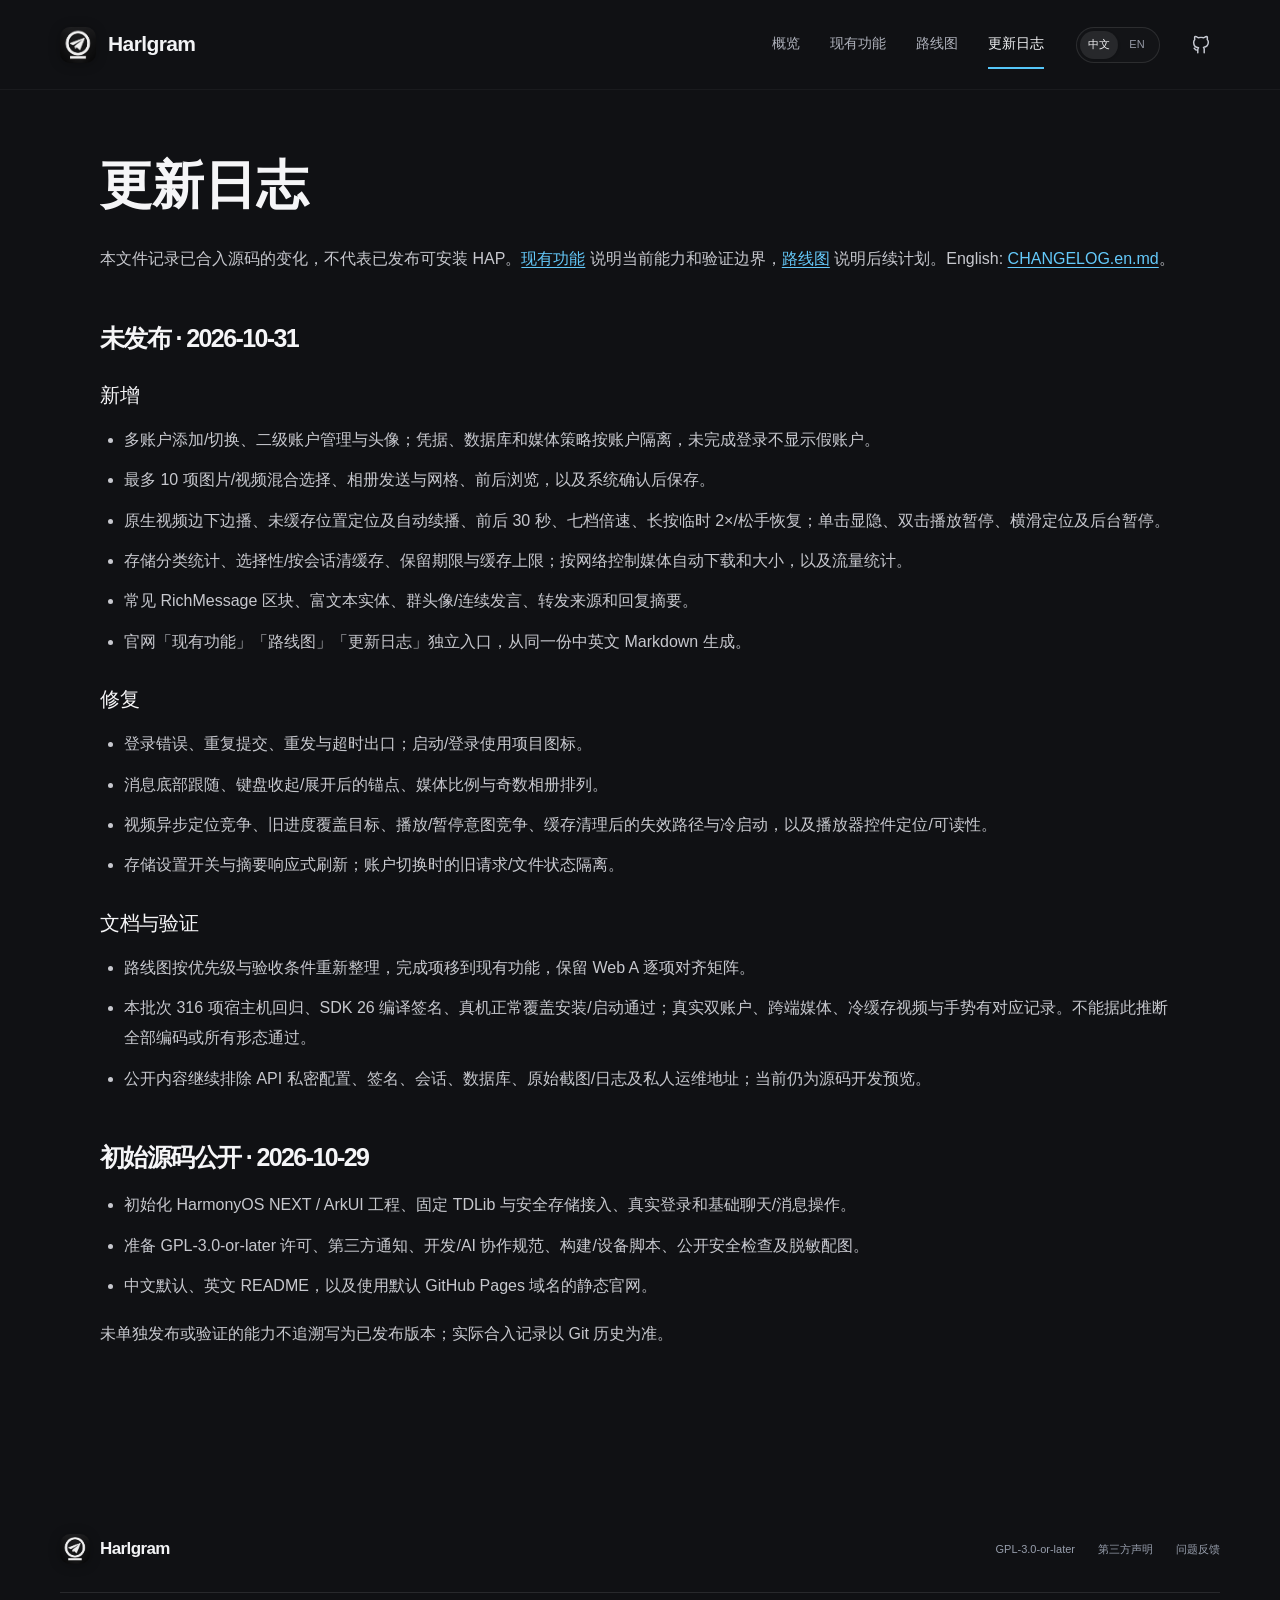
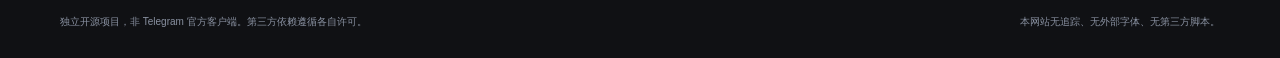
==== website/changelog.html @ 17139e13 "feat: add multi-account media and storage with bilingual progress pages" ====
<!doctype html>
<html lang="zh-CN">
<head>
  <meta charset="utf-8">
  <meta name="viewport" content="width=device-width, initial-scale=1">
  <meta name="theme-color" content="#101114">
  <meta name="description" content="Harlgram 更新日志：实现范围、验证与后续计划。">
  <meta property="og:type" content="website">
  <meta property="og:title" content="更新日志 | Harlgram">
  <meta property="og:description" content="Harlgram 更新日志：实现范围、验证与后续计划。">
  <meta property="og:url" content="https://garychangcn.github.io/harlgram/changelog.html">
  <meta property="og:image" content="https://garychangcn.github.io/harlgram/assets/icon.png">
  <title>更新日志 | Harlgram</title>
  <link rel="canonical" href="https://garychangcn.github.io/harlgram/changelog.html">
  <link rel="sitemap" type="application/xml" href="https://garychangcn.github.io/harlgram/sitemap.xml">
  <link rel="icon" href="assets/icon.png" type="image/png">
  <link rel="stylesheet" href="styles.css">
  <script src="app.js" defer></script>
</head>
<body data-page="changelog">
  <a class="skip-link" href="#main" data-i18n="skip">跳至内容</a>
  <svg class="icon-library" xmlns="http://www.w3.org/2000/svg" aria-hidden="true">
    <symbol id="arrow" viewBox="0 0 24 24"><path d="M5 12h14M13 6l6 6-6 6"/></symbol>
    <symbol id="external" viewBox="0 0 24 24"><path d="M7 17 17 7M7 7h10v10"/></symbol>
    <symbol id="github" viewBox="0 0 24 24"><path d="M8.5 20.5v-3c-3 .6-3-1.5-4-2m11 5v-3.8c0-1-.3-1.7-.8-2.1 2.6-.3 5.3-1.2 5.3-5.8A4.5 4.5 0 0 0 18.8 6c.1-.4.5-1.9-.1-3.2 0 0-1.1-.4-3.6 1.3a12 12 0 0 0-6.2 0C6.4 2.4 5.3 2.8 5.3 2.8 4.7 4.1 5.1 5.6 5.2 6A4.5 4.5 0 0 0 4 9.3c0 4.6 2.7 5.5 5.3 5.8-.5.4-.8 1.1-.8 2.1"/></symbol>
    <symbol id="chat" viewBox="0 0 24 24"><path d="M20 11.5a8 8 0 0 1-8 8H5l-3 2v-10a9 9 0 0 1 18 0Z"/><path d="M7 10h8M7 14h5"/></symbol>
    <symbol id="key" viewBox="0 0 24 24"><circle cx="8" cy="9" r="5"/><path d="m12 13 8 8m-3-3 3-3m-6 0 3-3"/></symbol>
    <symbol id="edit" viewBox="0 0 24 24"><path d="m14 5 5 5M4 20l5-1 12-12a2 2 0 0 0-5-5L4 14v6ZM14 20h7"/></symbol>
    <symbol id="photo" viewBox="0 0 24 24"><rect x="3" y="3" width="18" height="18" rx="4"/><circle cx="8" cy="8" r="1.5"/><path d="m3 17 6-6 5 5 3-3 4 4"/></symbol>
    <symbol id="draft" viewBox="0 0 24 24"><path d="M14 3H6a2 2 0 0 0-2 2v14a2 2 0 0 0 2 2h12a2 2 0 0 0 2-2V9l-6-6Z"/><path d="M14 3v6h6M8 13h8M8 17h5"/></symbol>
    <symbol id="layers" viewBox="0 0 24 24"><path d="m12 3 10 5-10 5L2 8l10-5Zm-10 9 10 5 10-5M2 16l10 5 10-5"/></symbol>
    <symbol id="check" viewBox="0 0 24 24"><path d="m5 12 4 4L19 6"/></symbol>
    <symbol id="copy" viewBox="0 0 24 24"><rect x="8" y="8" width="12" height="13" rx="2"/><path d="M15 8V5a2 2 0 0 0-2-2H5a2 2 0 0 0-2 2v8a2 2 0 0 0 2 2h3"/></symbol>
  </svg>

  <header class="site-header">
    <div class="container header-inner">
      <a class="brand" href="index.html" aria-label="Harlgram"><img src="assets/icon.png" width="36" height="36" alt=""><span>Harlgram</span></a>
      <nav class="main-nav" aria-label="项目导航" data-i18n-aria="navigation">
        <a href="index.html" data-i18n="nav.home">概览</a>
        <a href="features.html" data-i18n="nav.features">现有功能</a>
        <a href="roadmap.html" data-i18n="nav.roadmap">路线图</a>
        <a href="changelog.html" aria-current="page" data-i18n="nav.changelog">更新日志</a>
      </nav>
      <div class="header-actions">
        <div class="language-switch" role="group" aria-label="语言 / Language">
          <button type="button" data-language="zh" aria-pressed="true">中文</button>
          <button type="button" data-language="en" aria-pressed="false" lang="en">EN</button>
        </div>
        <a class="github-icon" href="https://github.com/GaryChangCN/harlgram" aria-label="GitHub"><svg><use href="#github"/></svg></a>
      </div>
    </div>
  </header>

  <main id="main" class="doc-layout container">
<article class="doc-content" data-doc-language="zh" lang="zh-CN">
<h1>更新日志</h1>
<p>本文件记录已合入源码的变化，不代表已发布可安装 HAP。<a href="features.html">现有功能</a> 说明当前能力和验证边界，<a href="roadmap.html">路线图</a> 说明后续计划。English: <a href="changelog.html">CHANGELOG.en.md</a>。</p>
<h2>未发布 · 2026-10-31</h2>
<h3>新增</h3>
<ul>
<li>多账户添加/切换、二级账户管理与头像；凭据、数据库和媒体策略按账户隔离，未完成登录不显示假账户。</li>
<li>最多 10 项图片/视频混合选择、相册发送与网格、前后浏览，以及系统确认后保存。</li>
<li>原生视频边下边播、未缓存位置定位及自动续播、前后 30 秒、七档倍速、长按临时 2×/松手恢复；单击显隐、双击播放暂停、横滑定位及后台暂停。</li>
<li>存储分类统计、选择性/按会话清缓存、保留期限与缓存上限；按网络控制媒体自动下载和大小，以及流量统计。</li>
<li>常见 RichMessage 区块、富文本实体、群头像/连续发言、转发来源和回复摘要。</li>
<li>官网「现有功能」「路线图」「更新日志」独立入口，从同一份中英文 Markdown 生成。</li>
</ul>
<h3>修复</h3>
<ul>
<li>登录错误、重复提交、重发与超时出口；启动/登录使用项目图标。</li>
<li>消息底部跟随、键盘收起/展开后的锚点、媒体比例与奇数相册排列。</li>
<li>视频异步定位竞争、旧进度覆盖目标、播放/暂停意图竞争、缓存清理后的失效路径与冷启动，以及播放器控件定位/可读性。</li>
<li>存储设置开关与摘要响应式刷新；账户切换时的旧请求/文件状态隔离。</li>
</ul>
<h3>文档与验证</h3>
<ul>
<li>路线图按优先级与验收条件重新整理，完成项移到现有功能，保留 Web A 逐项对齐矩阵。</li>
<li>本批次 316 项宿主机回归、SDK 26 编译签名、真机正常覆盖安装/启动通过；真实双账户、跨端媒体、冷缓存视频与手势有对应记录。不能据此推断全部编码或所有形态通过。</li>
<li>公开内容继续排除 API 私密配置、签名、会话、数据库、原始截图/日志及私人运维地址；当前仍为源码开发预览。</li>
</ul>
<h2>初始源码公开 · 2026-10-29</h2>
<ul>
<li>初始化 HarmonyOS NEXT / ArkUI 工程、固定 TDLib 与安全存储接入、真实登录和基础聊天/消息操作。</li>
<li>准备 GPL-3.0-or-later 许可、第三方通知、开发/AI 协作规范、构建/设备脚本、公开安全检查及脱敏配图。</li>
<li>中文默认、英文 README，以及使用默认 GitHub Pages 域名的静态官网。</li>
</ul>
<p>未单独发布或验证的能力不追溯写为已发布版本；实际合入记录以 Git 历史为准。</p>
</article>
<article class="doc-content" data-doc-language="en" lang="en" hidden>
<h1>Changelog</h1>
<p>This records source changes, not an installable HAP release. See <a href="features.html">features</a> for current scope and evidence, and the <a href="roadmap.html">roadmap</a> for plans. <a href="changelog.html">中文</a>.</p>
<h2>Unreleased · 2026-10-31</h2>
<h3>Added</h3>
<ul>
<li>Multiple accounts, nested account manager and avatars; isolated credentials/database/media policy; unfinished logins stay out of the account list.</li>
<li>Up to 10 mixed photos/videos, album sending/grids, browsing and confirmed system export.</li>
<li>Progressive native video, uncached seeking/automatic resume, ±30 seconds, seven speeds and temporary 2× hold with restoration; tap/double-tap/swipe controls and background pause.</li>
<li>Category/per-chat cache management, retention/caps, network-specific media limits and traffic statistics.</li>
<li>Common RichMessage blocks, text entities, group avatars/grouping, forwarding and reply previews.</li>
<li>Dedicated website Features, Roadmap and Changelog navigation, generated from shared bilingual Markdown.</li>
</ul>
<h3>Fixed</h3>
<ul>
<li>Login errors, duplicate submissions, resend/timeout handling and project branding on startup/login.</li>
<li>Message-bottom following, keyboard anchors, media proportions and odd album layouts.</li>
<li>Asynchronous seek/play intent races, stale progress, missing cache paths/cold starts and player-control placement/readability.</li>
<li>Reactive storage settings and stale account/file-update isolation.</li>
</ul>
<h3>Documentation and validation</h3>
<ul>
<li>Prioritized roadmap with acceptance criteria, current capabilities separated from plans, and the detailed Web A matrix retained.</li>
<li>316 host tests, real SDK 26 signed compilation and device update-install/launch passed. Two-account, cross-client media, cold-cache video and gesture evidence is recorded separately. No claim covers every codec/device.</li>
<li>API secrets, signing, sessions, databases, raw screenshots/logs and private deployment addresses remain excluded. This is a source development preview.</li>
</ul>
<h2>Initial source publication · 2026-10-29</h2>
<ul>
<li>Native HarmonyOS NEXT/ArkUI foundation, pinned TDLib/security integration, real authentication and basic chats/message actions.</li>
<li>GPL-3.0-or-later, dependency notices, development/AI handoff docs, build/device scripts, public-file checks and redacted illustrations.</li>
<li>Chinese-default/English README and static website on the default GitHub Pages domain.</li>
</ul>
<p>Unreleased or unverified features are not retroactively labeled released; Git history is authoritative for actual merges.</p>
</article>
  </main>
  <footer class="site-footer container"><div class="footer-main"><a class="brand" href="index.html"><img src="assets/icon.png" alt="" width="30" height="30"><span>Harlgram</span></a><div class="footer-links"><a href="https://github.com/GaryChangCN/harlgram/blob/main/LICENSE">GPL-3.0-or-later</a><a href="https://github.com/GaryChangCN/harlgram/blob/main/THIRD_PARTY_NOTICES.md" data-i18n="footer.notices">第三方声明</a><a href="https://github.com/GaryChangCN/harlgram/issues" data-i18n="footer.issues">问题反馈</a></div></div><div class="footer-bottom"><p data-i18n="footer.disclaimer">独立开源项目，非 Telegram 官方客户端。第三方依赖遵循各自许可。</p><p data-i18n="footer.privacy">本网站无追踪、无外部字体、无第三方脚本。</p></div></footer>
</body>
</html>
---- website/styles.css ----
/* Local system fonts; all visuals render without a third-party request. */
:root {
  color-scheme:dark;
  --bg:#101114;
  --surface:#17181d;
  --text:#f2f3f5;
  --muted:#a0a3ae;
  --line:rgba(255,255,255,.1);
  --blue:#a0c8ff;
  --font:-apple-system,BlinkMacSystemFont,"Segoe UI","PingFang SC","Hiragino Sans GB","Microsoft YaHei",sans-serif;
}
* {
  box-sizing:border-box;
}
html {
  scroll-behavior:smooth;
  scroll-padding-top:100px;
}
body {
  margin:0;
  background:var(--bg);
  color:var(--text);
  font-family:var(--font);
  font-size:16px;
  line-height:1.65;
  -webkit-font-smoothing:antialiased;
}
a {
  color:inherit;
  text-decoration:none;
}
button {
  font:inherit;
  color:inherit;
}
button,a {
  -webkit-tap-highlight-color:transparent;
}
button {
  cursor:pointer;
}
img {
  max-width:100%;
  height:auto;
}
svg {
  width:22px;
  height:22px;
  fill:none;
  stroke:currentColor;
  stroke-width:1.6;
  stroke-linecap:round;
  stroke-linejoin:round;
  flex-shrink:0;
}
h1,h2,h3,p,figure {
  margin:0;
}
h1,h2,h3 {
  line-height:1.2;
}
h2 {
  font-size:clamp(30px,3.25vw,44px);
  letter-spacing:-1.6px;
  font-weight:600;
}
h3 {
  font-weight:550;
  font-size:19px;
  letter-spacing:-.35px;
}
button:focus-visible,a:focus-visible,pre:focus-visible {
  outline:2px solid var(--blue);
  outline-offset:5px;
  border-radius:6px;
}
::selection {
  background:#49678b;
  color:#fff;
}
.container {
  width:min(1160px,calc(100% - 96px));
  margin-inline:auto;
}
.icon-library {
  position:absolute;
  width:0;
  height:0;
  overflow:hidden;
}
.sr-only {
  position:absolute;
  width:1px;
  height:1px;
  padding:0;
  margin:-1px;
  overflow:hidden;
  clip:rect(0,0,0,0);
  white-space:nowrap;
  border:0;
}
.skip-link {
  position:fixed;
  top:12px;
  left:16px;
  z-index:10;
  padding:10px 18px;
  background:#fff;
  color:#111;
  transform:translateY(-160%);
  border-radius:8px;
}
.skip-link:focus {
  transform:translateY(0);
}
.site-header {
  height:90px;
  position:relative;
  z-index:2;
  border-bottom:1px solid rgba(255,255,255,.045);
}
.header-inner {
  height:100%;
  display:flex;
  align-items:center;
  gap:32px;
}
.brand {
  display:inline-flex;
  align-items:center;
  gap:12px;
  font-size:21px;
  font-weight:650;
  letter-spacing:-.6px;
  flex-shrink:0;
}
.brand img {
  border-radius:10px;
  box-shadow:0 1px 12px #0004;
}
.main-nav {
  display:flex;
  gap:30px;
  margin-left:auto;
  color:#afb2bc;
  font-size:14px;
}
.main-nav a {
  padding:10px 0;
  transition:color .2s;
}
.main-nav a:hover {
  color:#fff;
}
.header-actions {
  display:flex;
  gap:22px;
  align-items:center;
}
.language-switch {
  display:flex;
  padding:3px;
  border:1px solid var(--line);
  border-radius:99px;
  background:#ffffff04;
}
.language-switch button {
  font-size:11px;
  border:0;
  background:transparent;
  color:#9599a5;
  min-width:38px;
  height:28px;
  border-radius:99px;
  padding:0 8px;
}
.language-switch button[aria-pressed=true] {
  color:#f2f2f5;
  background:#ffffff16;
  box-shadow:0 1px 3px #0003;
}
.github-icon {
  display:flex;
  padding:8px;
  color:#c7cad3;
}
.github-icon:hover {
  color:#fff;
}
.hero {
  display:grid;
  grid-template-columns:1.12fr 1fr;
  align-items:center;
  gap:36px;
  padding-top:80px;
  padding-bottom:83px;
  min-height:770px;
}
.hero-copy {
  position:relative;
  z-index:1;
  padding-bottom:10px;
}
.eyebrow {
  font-size:10px;
  font-weight:650;
  letter-spacing:2.2px;
  color:#a9adba;
  display:flex;
  align-items:center;
  gap:10px;
}
.status-dot {
  height:6px;
  width:6px;
  border-radius:100%;
  background:#c9dcfa;
  box-shadow:0 0 14px #aacfff80;
}
.hero h1 {
  font-size:clamp(42px,5vw,65px);
  font-weight:620;
  letter-spacing:-3px;
  line-height:1.25;
  margin-top:30px;
  white-space:nowrap;
}
.silver-text {
  background:linear-gradient(105deg,#f3f4f8 10%,#9298a9 95%);
  background-clip:text;
  -webkit-background-clip:text;
  color:transparent;
}
.hero-description {
  font-size:17px;
  color:var(--muted);
  line-height:1.9;
  max-width:460px;
  margin-top:24px;
}
.hero-actions {
  display:flex;
  align-items:center;
  gap:12px;
  margin-top:33px;
}
.button {
  display:inline-flex;
  align-items:center;
  justify-content:center;
  gap:10px;
  min-height:48px;
  padding:12px 19px;
  border:1px solid transparent;
  border-radius:10px;
  font-size:14px;
  font-weight:550;
  transition:transform .2s,background .2s,box-shadow .2s;
  white-space:nowrap;
}
.button svg {
  width:18px;
  height:18px;
}
.button-primary {
  color:#191b21;
  background:linear-gradient(160deg,#fff,#d5d8df);
  box-shadow:0 2px 1px #fff4 inset,0 5px 20px #0003;
  border-color:#e6e9f0;
}
.button-primary:hover {
  transform:translateY(-2px);
  box-shadow:0 2px 1px #fff4 inset,0 8px 26px #0005;
}
.button-secondary {
  border-color:#ffffff20;
  background:#ffffff03;
  color:#d5d7de;
}
.button-secondary:hover {
  background:#ffffff0a;
  transform:translateY(-2px);
}
.button-arrow {
  margin-left:5px;
}
.hero-note {
  display:flex;
  align-items:center;
  gap:8px;
  font-size:11px;
  color:#8c919f;
  margin-top:19px;
}
.small-dot {
  display:inline-block;
  width:4px;
  height:4px;
  border-radius:50%;
  background:#868e9e;
  flex-shrink:0;
}
.hero-stack {
  display:flex;
  gap:18px;
  color:#747b8a;
  font-size:10px;
  letter-spacing:.6px;
  margin-top:61px;
}
.hero-stack span+span:before {
  content:"/";
  color:#454a56;
  margin-right:18px;
}
.hero-visual {
  position:relative;
  isolation:isolate;
  display:flex;
  flex-direction:column;
  align-items:center;
  justify-content:center;
  padding:15px 30px;
}
.hero-visual:before {
  content:"";
  position:absolute;
  z-index:-2;
  inset:-50px -40px;
  background:radial-gradient(ellipse at center,rgba(135,153,193,.15),transparent 65%);
  pointer-events:none;
}
.orbit {
  position:absolute;
  z-index:-1;
  border:1px solid #ffffff06;
  border-radius:50%;
  pointer-events:none;
}
.orbit-one {
  width:490px;
  height:490px;
  transform:rotate(-18deg) scaleY(.83);
}
.orbit-two {
  width:620px;
  height:620px;
  transform:rotate(-18deg) scaleY(.83);
}
.hero-visual figcaption {
  display:flex;
  align-items:center;
  gap:8px;
  color:#7e8595;
  font-size:10px;
  letter-spacing:.5px;
  margin-top:30px;
}
.caption-line {
  height:1px;
  width:20px;
  background:#697386;
}
.foundation-strip {
  border-top:1px solid var(--line);
  border-bottom:1px solid var(--line);
  background:#ffffff01;
}
.foundation-inner {
  min-height:81px;
  display:flex;
  align-items:center;
  justify-content:space-between;
  gap:30px;
}
.foundation-inner p {
  font-size:12px;
  color:#858b99;
}
.foundation-inner>div {
  display:flex;
  align-items:center;
  gap:24px;
  color:#b5bac7;
  font-size:10px;
  font-weight:600;
  letter-spacing:1.6px;
}
.foundation-inner i {
  width:3px;
  height:3px;
  background:#494f5c;
  border-radius:50%;
}
.section {
  padding-top:112px;
  padding-bottom:6px;
}
.section-heading {
  display:flex;
  align-items:flex-end;
  justify-content:space-between;
  gap:50px;
  margin-bottom:42px;
}
.section-heading h2 {
  margin-top:17px;
}
.section-heading>p {
  max-width:310px;
  font-size:13px;
  color:var(--muted);
  line-height:1.9;
  padding-bottom:3px;
}
.features-grid {
  display:grid;
  grid-template-columns:repeat(3,1fr);
  gap:16px;
}
.feature-card {
  padding:30px 27px 27px;
  background:linear-gradient(130deg,#ffffff04,#ffffff01);
  border:1px solid var(--line);
  border-radius:16px;
  transition:background .2s,border-color .2s;
}
.feature-card:hover {
  background:#ffffff04;
  border-color:#ffffff23;
}
.feature-icon {
  width:27px;
  height:27px;
  color:#c8d0df;
  stroke-width:1.3;
  margin-bottom:25px;
}
.feature-card h3 {
  margin-bottom:13px;
}
.feature-card p {
  font-size:13px;
  color:var(--muted);
  line-height:1.9;
  min-height:75px;
}
.feature-detail {
  display:block;
  color:#6f7b90;
  font-size:10px;
  margin-top:24px;
  letter-spacing:.1px;
}
.text-link {
  display:inline-flex;
  align-items:center;
  gap:8px;
  color:#c4d5ef;
  font-size:12px;
  font-weight:500;
  line-height:1.6;
}
.text-link svg {
  width:17px;
  height:17px;
  transition:transform .2s;
}
.text-link:hover svg {
  transform:translate(2px,-1px);
}
.text-link:hover {
  color:#fff;
}
.progress-layout {
  display:grid;
  grid-template-columns:1.06fr 1fr;
  gap:80px;
  align-items:center;
}
.milestones {
  display:flex;
  flex-direction:column;
  gap:39px;
  padding:13px 0;
}
.milestone {
  position:relative;
  display:flex;
  gap:23px;
}
.milestone:not(:last-child):before {
  content:"";
  position:absolute;
  top:35px;
  bottom:-40px;
  left:16px;
  width:1px;
  background:linear-gradient(#454c5d,#2a2e39);
}
.milestone-marker {
  border:1px solid #4a5261;
  flex:0 0 34px;
  width:34px;
  height:34px;
  display:flex;
  align-items:center;
  justify-content:center;
  border-radius:50%;
  background:#20242d;
  color:#c1d8f5;
}
.milestone-marker svg {
  width:16px;
  height:16px;
}
.marker-current {
  border-color:#5c749d;
  background:#212d41;
  box-shadow:0 0 0 5px #a3c6ff06;
}
.marker-current>span {
  width:6px;
  height:6px;
  border-radius:50%;
  background:#c7dcff;
}
.marker-next {
  color:#777f91;
  font-size:10px;
  border-style:dashed;
  background:var(--bg);
}
.milestone h3 {
  font-size:17px;
  margin:5px 0 11px;
}
.milestone p {
  font-size:13px;
  color:var(--muted);
  line-height:1.9;
  max-width:370px;
}
.limits-card {
  border:1px solid #ffffff0e;
  background:#ffffff03;
  border-radius:16px;
  padding:32px;
}
.outline-tag {
  display:inline-block;
  border:1px solid #8c99b445;
  border-radius:5px;
  color:#929db2;
  font-size:10px;
  padding:3px 8px;
  letter-spacing:.4px;
  margin-bottom:19px;
}
.limits-card h3 {
  font-size:21px;
  line-height:1.5;
}
.limits-card ul {
  padding-left:17px;
  margin:20px 0 25px;
  color:#959ca9;
  font-size:12px;
  line-height:1.9;
}
.limits-card li {
  padding-left:5px;
  margin:11px 0;
}
.limits-card li::marker {
  color:#56617a;
}
.engineering-section {
  margin-top:114px;
  padding:90px 0;
  background:linear-gradient(145deg,#17191f,#121419);
  border-top:1px solid var(--line);
  border-bottom:1px solid var(--line);
}
.engineering-layout {
  display:grid;
  grid-template-columns:1fr 1fr;
  gap:90px;
  align-items:center;
}
.engineering-copy h2 {
  margin:20px 0 22px;
  max-width:400px;
  line-height:1.3;
}
.engineering-copy>p:not(.eyebrow) {
  font-size:14px;
  line-height:1.95;
  color:var(--muted);
  max-width:410px;
  margin-bottom:25px;
}
.architecture {
  padding:7px 0;
}
.architecture-layer {
  display:flex;
  align-items:center;
  gap:19px;
  padding:20px 21px;
  border:1px solid #ffffff0f;
  border-radius:10px;
  margin:9px 0;
  background:linear-gradient(105deg,#ffffff04,#ffffff01);
  box-shadow:0 3px 9px #00000008;
}
.layer-index {
  color:#5d697e;
  font-size:10px;
  font-family:monospace;
}
.architecture-layer>div {
  display:flex;
  flex-direction:column;
  gap:4px;
}
.architecture-layer strong {
  font-size:14px;
  font-weight:500;
  letter-spacing:.15px;
}
.architecture-layer>div>span {
  font-size:11px;
  color:#858f9f;
}
.layer-file {
  margin-left:auto;
  color:#687385;
  font-family:monospace;
  font-size:10px;
  white-space:nowrap;
}
.ai-card {
  display:flex;
  gap:25px;
  align-items:center;
  margin-top:53px;
  padding:26px 30px;
  border:1px solid #ffffff0e;
  border-radius:12px;
  background:#ffffff02;
}
.ai-mark {
  font:300 28px/1 monospace;
  letter-spacing:4px;
  color:#616c7f;
  white-space:nowrap;
}
.ai-mark span {
  font-size:21px;
  color:#b5bfd2;
  letter-spacing:-1px;
  vertical-align:3px;
  margin-right:4px;
}
.ai-card h3 {
  font-size:16px;
  margin-bottom:10px;
}
.ai-card p {
  font-size:12px;
  line-height:1.9;
  color:#9099aa;
  max-width:690px;
}
.ai-card>.text-link {
  margin-left:auto;
  flex-shrink:0;
}
.develop-layout {
  display:grid;
  grid-template-columns:.92fr 1.08fr;
  gap:85px;
  align-items:center;
  padding-bottom:114px;
}
.develop-copy h2 {
  margin-top:19px;
}
.develop-copy>p:not(.eyebrow) {
  font-size:14px;
  color:var(--muted);
  line-height:1.9;
  margin:22px 0;
}
.setup-notes {
  padding-left:20px;
  font-size:12px;
  color:#8992a3;
  line-height:1.9;
  margin:24px 0 30px;
}
.setup-notes li {
  padding-left:6px;
  margin-bottom:13px;
}
.setup-notes li::marker {
  color:#bcc8db;
  font-family:monospace;
  font-size:10px;
}
.develop-copy>.button {
  font-size:12px;
  min-height:43px;
}
.terminal {
  min-width:0;
  border:1px solid #ffffff17;
  border-radius:14px;
  overflow:hidden;
  background:#0c0e12;
  box-shadow:0 15px 40px #0002;
}
.terminal-header {
  height:47px;
  display:flex;
  align-items:center;
  padding:0 18px;
  border-bottom:1px solid #ffffff09;
  gap:17px;
  background:#ffffff02;
  color:#687183;
  font-size:10px;
  letter-spacing:1px;
}
.terminal-dots {
  display:flex;
  gap:5px;
}
.terminal-dots span {
  width:6px;
  height:6px;
  border-radius:50%;
  background:#343b48;
}
.copy-button {
  margin-left:auto;
  display:flex;
  align-items:center;
  gap:5px;
  background:none;
  border:0;
  font-size:10px;
  color:#8b95a7;
  padding:7px;
  letter-spacing:0;
}
.copy-button[hidden] {
  display:none;
}
.copy-button svg {
  width:13px;
  height:13px;
}
.copy-button:hover {
  color:#fff;
}
.terminal pre {
  margin:0;
  padding:29px 24px 31px;
  overflow-x:auto;
  color:#c1ccdf;
  font:11px/2.1 ui-monospace,SFMono-Regular,Menlo,Consolas,monospace;
  tab-size:2;
  scrollbar-color:#3a414f #11141a;
}
.terminal code {
  font:inherit;
}
.terminal-footer {
  border-top:1px solid #ffffff09;
  padding:13px 23px;
  display:flex;
  align-items:center;
  gap:8px;
  color:#626d81;
  font-size:9px;
  letter-spacing:.35px;
}
.open-source-section {
  border:1px solid #ffffff14;
  border-radius:18px;
  background:radial-gradient(ellipse at 100% 0%,#46537024,transparent 65%),#ffffff02;
  padding:45px 48px;
  display:flex;
  align-items:center;
  justify-content:space-between;
  gap:40px;
}
.open-source-section h2 {
  font-size:29px;
  letter-spacing:-1px;
  margin-top:15px;
}
.open-source-section p:not(.eyebrow) {
  font-size:13px;
  color:#949eaf;
  margin-top:15px;
}
.open-source-section>.button {
  font-size:12px;
  flex-shrink:0;
}
.site-footer {
  padding-top:70px;
  padding-bottom:28px;
}
.footer-main {
  display:flex;
  align-items:center;
  justify-content:space-between;
  gap:25px;
  padding-bottom:28px;
  border-bottom:1px solid var(--line);
}
.footer-main .brand {
  font-size:17px;
  gap:10px;
}
.footer-links {
  display:flex;
  gap:23px;
  font-size:11px;
  color:#979eac;
}
.footer-links a:hover {
  color:#fff;
}
.footer-bottom {
  padding-top:21px;
  display:flex;
  justify-content:space-between;
  gap:20px;
  font-size:10px;
  color:#626b7c;
}
.reveal {
  animation:rise-in .7s both;
}
@keyframes rise-in {
  from {
    opacity:0;
    transform:translateY(15px);
  }
  to {
    opacity:1;
    transform:translateY(0);
  }
}
@media(min-width:1440px) {
  .hero {
    padding-top:100px;
    padding-bottom:100px;
    min-height:820px;
  }
  .hero h1 {
    font-size:67px;
  }
}
@media(max-width:1050px) {
  .container {
    width:calc(100% - 64px);
  }
  .hero {
    gap:15px;
    min-height:720px;
    padding-top:65px;
    padding-bottom:65px;
  }
  .hero h1 {
    font-size:49px;
    letter-spacing:-2.6px;
  }
  .hero-description {
    font-size:15px;
    max-width:390px;
  }
  .hero-visual {
    padding-inline:18px;
  }
  .orbit-one {
    width:360px;
    height:360px;
  }
  .orbit-two {
    width:440px;
    height:440px;
  }
  .hero-stack {
    font-size:9px;
    gap:10px;
  }
  .hero-stack span+span:before {
    margin-right:10px;
  }
  .foundation-inner>div {
    gap:15px;
    font-size:9px;
  }
  .features-grid {
    gap:12px;
  }
  .feature-card {
    padding:25px 21px;
  }
  .feature-card h3 {
    font-size:17px;
  }
  .feature-card p {
    font-size:12px;
    min-height:92px;
  }
  .feature-detail {
    font-size:9px;
  }
  .progress-layout {
    gap:45px;
  }
  .engineering-layout {
    gap:45px;
  }
  .develop-layout {
    gap:45px;
  }
  .ai-card {
    gap:20px;
  }
  .ai-card>.text-link {
    max-width:100px;
  }
  .section {
    padding-top:90px;
  }
  .engineering-section {
    margin-top:90px;
  }
  .footer-bottom {
    flex-direction:column;
    gap:6px;
  }
}
@media(max-width:760px) {
  .container {
    width:calc(100% - 40px);
  }
  .site-header {
    height:76px;
  }
  .header-inner {
    gap:18px;
  }
  .brand {
    font-size:18px;
    gap:9px;
  }
  .brand img {
    width:31px;
    height:31px;
  }
  .main-nav {
    gap:18px;
    font-size:12px;
  }
  .header-actions {
    gap:7px;
  }
  .github-icon {
    display:none;
  }
  .language-switch button {
    min-width:33px;
    height:26px;
  }
  .hero {
    grid-template-columns:1fr;
    text-align:center;
    gap:38px;
    padding-top:59px;
    padding-bottom:48px;
    min-height:auto;
  }
  .hero-copy {
    padding-bottom:0;
  }
  .hero .eyebrow {
    justify-content:center;
    font-size:9px;
    letter-spacing:1.7px;
  }
  .hero h1 {
    font-size:clamp(40px,7vw,56px);
    letter-spacing:-2px;
    margin-top:25px;
  }
  .hero-description {
    margin:20px auto 0;
    max-width:420px;
    font-size:14px;
    line-height:1.95;
  }
  .hero-actions {
    justify-content:center;
    margin-top:27px;
  }
  .hero-note {
    justify-content:center;
    margin-top:17px;
    font-size:10px;
  }
  .hero-stack {
    justify-content:center;
    margin-top:32px;
    gap:13px;
    font-size:9px;
  }
  .hero-stack span+span:before {
    margin-right:13px;
  }
  .hero-visual {
    padding:15px 15px 0;
  }
  .orbit-one {
    width:350px;
    height:350px;
  }
  .orbit-two {
    width:420px;
    height:420px;
    max-width:calc(100vw - 24px);
  }
  .hero-visual figcaption {
    margin-top:24px;
    font-size:9px;
  }
  .foundation-inner {
    padding-top:20px;
    padding-bottom:21px;
    min-height:auto;
    gap:14px;
    flex-direction:column;
  }
  .foundation-inner p {
    font-size:11px;
  }
  .foundation-inner>div {
    font-size:8px;
    letter-spacing:1px;
    gap:14px;
  }
  .section {
    padding-top:67px;
  }
  .section-heading {
    display:block;
    margin-bottom:27px;
  }
  .section-heading h2 {
    margin-top:15px;
  }
  .section-heading>p {
    max-width:100%;
    font-size:12px;
    margin-top:17px;
  }
  .section-heading>.text-link {
    margin-top:20px;
  }
  h2 {
    font-size:30px;
    letter-spacing:-1px;
  }
  .eyebrow {
    font-size:9px;
    letter-spacing:1.8px;
  }
  .features-grid {
    grid-template-columns:repeat(2,1fr);
    gap:12px;
  }
  .feature-card {
    padding:22px 19px 21px;
    border-radius:13px;
  }
  .feature-card h3 {
    font-size:16px;
    line-height:1.4;
    margin-bottom:11px;
  }
  .feature-icon {
    width:24px;
    height:24px;
    margin-bottom:19px;
  }
  .feature-card p {
    font-size:12px;
    min-height:0;
  }
  .feature-detail {
    margin-top:18px;
    font-size:9px;
  }
  .progress-layout {
    grid-template-columns:1fr;
    gap:35px;
  }
  .milestones {
    gap:28px;
    padding-right:10px;
  }
  .milestone {
    gap:18px;
  }
  .milestone h3 {
    font-size:16px;
    margin-top:6px;
  }
  .milestone p {
    font-size:12px;
    max-width:none;
  }
  .milestone:not(:last-child):before {
    bottom:-29px;
  }
  .limits-card {
    padding:25px;
    border-radius:13px;
  }
  .limits-card h3 {
    font-size:20px;
  }
  .limits-card ul {
    font-size:12px;
  }
  .engineering-section {
    margin-top:68px;
    padding:60px 0;
  }
  .engineering-layout {
    grid-template-columns:1fr;
    gap:28px;
  }
  .engineering-copy h2 {
    max-width:none;
    font-size:30px;
    margin-top:17px;
    margin-bottom:18px;
  }
  .engineering-copy>p:not(.eyebrow) {
    font-size:13px;
    max-width:none;
    margin-bottom:20px;
  }
  .architecture-layer {
    padding:17px 18px;
  }
  .architecture-layer strong {
    font-size:13px;
  }
  .architecture-layer>div>span {
    font-size:10px;
  }
  .layer-file {
    font-size:9px;
  }
  .ai-card {
    margin-top:27px;
    padding:22px;
    display:grid;
    grid-template-columns:35px 1fr;
    align-items:start;
    gap:17px;
  }
  .ai-mark {
    font-size:20px;
    letter-spacing:0;
    padding-top:3px;
  }
  .ai-mark span {
    font-size:15px;
    vertical-align:1px;
    letter-spacing:-1px;
    margin-right:1px;
  }
  .ai-card h3 {
    font-size:15px;
  }
  .ai-card p {
    font-size:11px;
  }
  .ai-card>.text-link {
    grid-column:2;
    max-width:none;
    margin-left:0;
    font-size:11px;
  }
  .develop-layout {
    grid-template-columns:1fr;
    gap:30px;
    padding-bottom:64px;
  }
  .develop-copy>p:not(.eyebrow) {
    font-size:13px;
  }
  .setup-notes {
    margin:20px 0 24px;
  }
  .terminal pre {
    font-size:10px;
    padding:24px 20px;
    line-height:2;
  }
  .terminal-footer {
    font-size:8px;
    padding:12px 18px;
  }
  .open-source-section {
    padding:30px 26px;
    display:block;
    border-radius:14px;
  }
  .open-source-section h2 {
    font-size:25px;
    line-height:1.4;
  }
  .open-source-section p:not(.eyebrow) {
    font-size:12px;
    line-height:1.8;
    margin-top:12px;
  }
  .open-source-section>.button {
    margin-top:23px;
    font-size:12px;
    min-height:44px;
  }
  .site-footer {
    padding-top:43px;
    padding-bottom:25px;
  }
  .footer-main {
    align-items:flex-start;
    gap:22px;
    flex-direction:column;
    padding-bottom:22px;
  }
  .footer-links {
    font-size:10px;
    gap:20px;
  }
  .footer-bottom {
    font-size:9px;
    line-height:1.9;
    padding-top:18px;
  }
}
@media(max-width:420px) {
  .container {
    width:calc(100% - 36px);
  }
  .header-inner {
    gap:12px;
    justify-content:space-between;
  }
  .main-nav {
    gap:14px;
    margin-left:0;
    font-size:11px;
  }
  .main-nav a:last-child {
    display:none;
  }
  .header-actions {
    gap:0;
  }
  .brand {
    font-size:17px;
  }
  .brand img {
    width:28px;
    height:28px;
  }
  .language-switch button {
    font-size:10px;
    min-width:30px;
    padding:0 6px;
  }
  .hero {
    padding-top:45px;
  }
  .hero h1 {
    font-size:39px;
    letter-spacing:-1.8px;
  }
  .hero-description {
    font-size:13px;
    padding:0 8px;
  }
  .hero-actions {
    gap:9px;
  }
  .button {
    font-size:12px;
    min-height:46px;
    padding:11px 14px;
  }
  .hero-stack {
    font-size:8px;
    gap:9px;
  }
  .hero-stack span+span:before {
    margin-right:9px;
  }
  .foundation-inner>div {
    gap:10px;
    font-size:7px;
  }
  .features-grid {
    grid-template-columns:1fr;
  }
  .feature-card {
    position:relative;
    padding:24px 22px 23px 69px;
  }
  .feature-icon {
    position:absolute;
    left:23px;
    top:26px;
    width:23px;
    height:23px;
  }
  .feature-card h3 {
    font-size:16px;
  }
  .feature-card p {
    font-size:12px;
  }
  .feature-detail {
    margin-top:14px;
  }
  .layer-file {
    display:none;
  }
  .hero-visual {
    padding-inline:18px;
  }
  .terminal pre {
    font-size:9px;
  }
  .footer-links {
    gap:15px;
  }
}
/* Device assets include their own illustrative hardware frame. */
.phone-shell {
  width:410px;
  max-width:100%;
  padding:0;
  border-radius:0;
  background:none;
  box-shadow:none;
  transform:none;
}
.phone-shell:after {
  display:none;
}
.app-screen {
  background:transparent;
  border-radius:0;
  aspect-ratio:auto;
  max-height:650px;
  object-fit:contain;
}
.device-heading {
  display:flex;
  justify-content:space-between;
  gap:50px;
  align-items:end;
}
.device-heading h2 {
  margin-top:17px;
  font-size:35px;
}
.device-heading>p {
  color:var(--muted);
  font-size:13px;
  line-height:1.9;
  max-width:350px;
}
.unfolded-figure {
  margin-top:34px;
  border:1px solid var(--line);
  border-radius:20px;
  padding:38px 8% 26px;
  background:radial-gradient(ellipse at 50% 45%,#8197c015,transparent 67%),#ffffff02;
  display:flex;
  flex-direction:column;
  align-items:center;
}
.unfolded-figure img {
  display:block;
  width:100%;
  max-width:820px;
  max-height:650px;
  object-fit:contain;
}
.unfolded-figure figcaption {
  text-align:center;
  font-size:10px;
  line-height:1.9;
  color:#8993a5;
  margin-top:23px;
  max-width:640px;
}
.footer-bottom {
  color:#8991a1;
}
.feature-detail {
  color:#7f8ca1;
}
main {
  overflow:clip;
}
.hero-copy,.hero-visual {
  min-width:0;
}
html[lang=en] .hero h1 {
  font-size:clamp(30px,3.65vw,50px);
  letter-spacing:-2px;
}
html[lang=en] .feature-card p {
  min-height:100px;
}
html[lang=en] .feature-detail {
  line-height:1.7;
}
html[lang=en] .section-heading>p {
  max-width:360px;
}
@media(min-width:761px) {
  .hero {
    grid-template-columns:minmax(0,1.12fr) minmax(0,1fr);
  }
}
@media(max-width:760px) {
  .phone-shell {
    width:288px;
    max-width:100%;
  }
  .hero {
    gap:26px;
  }
  .hero-stack {
    margin-top:24px;
  }
  .hero-visual {
    padding-top:8px;
  }
  .device-heading {
    display:block;
  }
  .device-heading h2 {
    font-size:29px;
  }
  .device-heading>p {
    max-width:none;
    margin-top:18px;
    font-size:12px;
  }
  .unfolded-figure {
    padding:24px 12px 20px;
    border-radius:14px;
    margin-top:26px;
  }
  .unfolded-figure figcaption {
    font-size:9px;
    margin:17px 10px 0;
  }
  html[lang=en] .hero h1 {
    font-size:clamp(26px,8.2vw,43px);
    letter-spacing:-1.4px;
  }
  html[lang=en] .feature-card p {
    min-height:0;
  }
  html[lang=en] .section-heading>p {
    max-width:none;
  }
}
@media(max-width:360px) {
  .main-nav a:nth-child(2) {
    display:none;
  }
}
@media(max-width:420px) {
  .hero {
    padding-top:38px;
  }
}
@media(prefers-reduced-motion:reduce) {
  html {
    scroll-behavior:auto;
  }
  *,*:before,*:after {
    animation:none!important;
    transition:none!important;
  }
  .button:hover {
    transform:none;
  }
  .text-link:hover svg {
    transform:none;
  }
}

/* Shared project navigation and source-generated documentation. */
.main-nav a { white-space: nowrap; padding-block: 12px; border-bottom: 2px solid transparent; }
.main-nav a[aria-current="page"] { color: var(--text, #f4f4f5); border-bottom-color: #55c7fa; }
[hidden] { display: none !important; }
.doc-layout { max-width: 1080px; padding-block: 64px 96px; }
.doc-intro { margin-bottom: 40px; color: #a6a7b0; }
.doc-content { color: #c7c8ce; font-size: 16px; line-height: 1.9; overflow-wrap: anywhere; }
.doc-content h1 { font-size: clamp(32px, 5vw, 52px); color: #f5f5f7; line-height: 1.2; margin-bottom: 28px; }
.doc-content h2 { font-size: 25px; color: #f5f5f7; margin-top: 48px; margin-bottom: 18px; }
.doc-content h3 { font-size: 20px; color: #f5f5f7; margin-top: 30px; }
.doc-content p, .doc-content ul { margin-block: 18px; }
.doc-content ul { padding-left: 24px; }
.doc-content li { margin-block: 10px; }
.doc-content a { color: #64c9fa; text-decoration: underline; text-underline-offset: 3px; }
.doc-content code { padding: 2px 5px; background: #22252d; border-radius: 4px; font-size: .88em; }
.doc-table { overflow-x: auto; margin-block: 28px; border: 1px solid #30323c; border-radius: 14px; }
.doc-content table { border-collapse: collapse; width: 100%; min-width: 680px; font-size: 14px; }
.doc-content th, .doc-content td { padding: 16px; text-align: left; border-bottom: 1px solid #30323c; vertical-align: top; min-width: 100px; }
.doc-content th { background: #1b1d24; color: #f5f5f7; }
.doc-content tr:last-child td { border-bottom: 0; }
.doc-content strong { color: #f0f0f3; }
@media (max-width: 760px) {
  .site-header { height: auto; }
  .header-inner { flex-wrap: wrap; gap: 12px; padding-top: 18px; }
  .header-actions { margin-left: auto; }
  .main-nav { display: flex; order: 3; width: 100%; margin: 0; gap: 28px; overflow-x: auto; padding-bottom: 2px; }
  .doc-layout { padding-block: 40px 64px; }
}

.main-nav a:last-child, .main-nav a:nth-child(2) { display: inline-block; }
.doc-content ol { padding-left: 24px; margin-block: 18px; }

@media (max-width:760px) { .main-nav { font-size: 14px; gap: 24px; } }
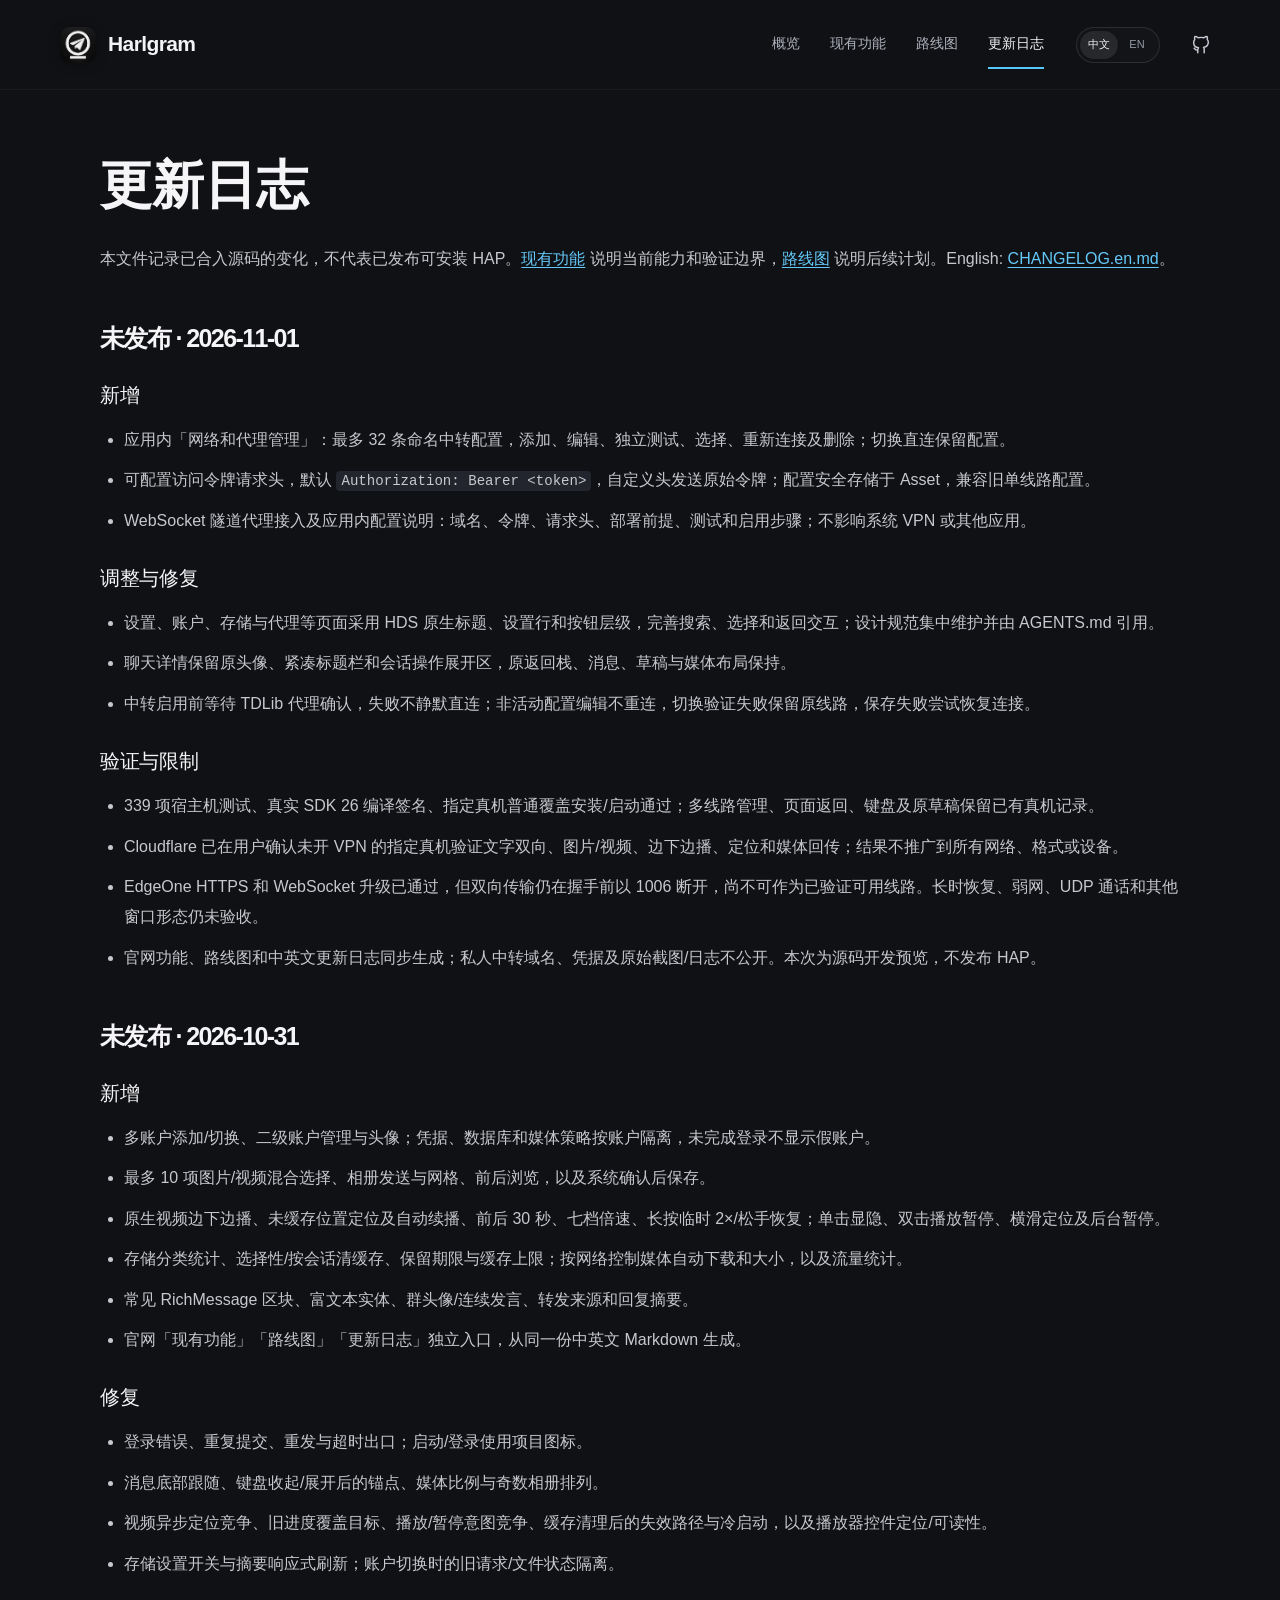
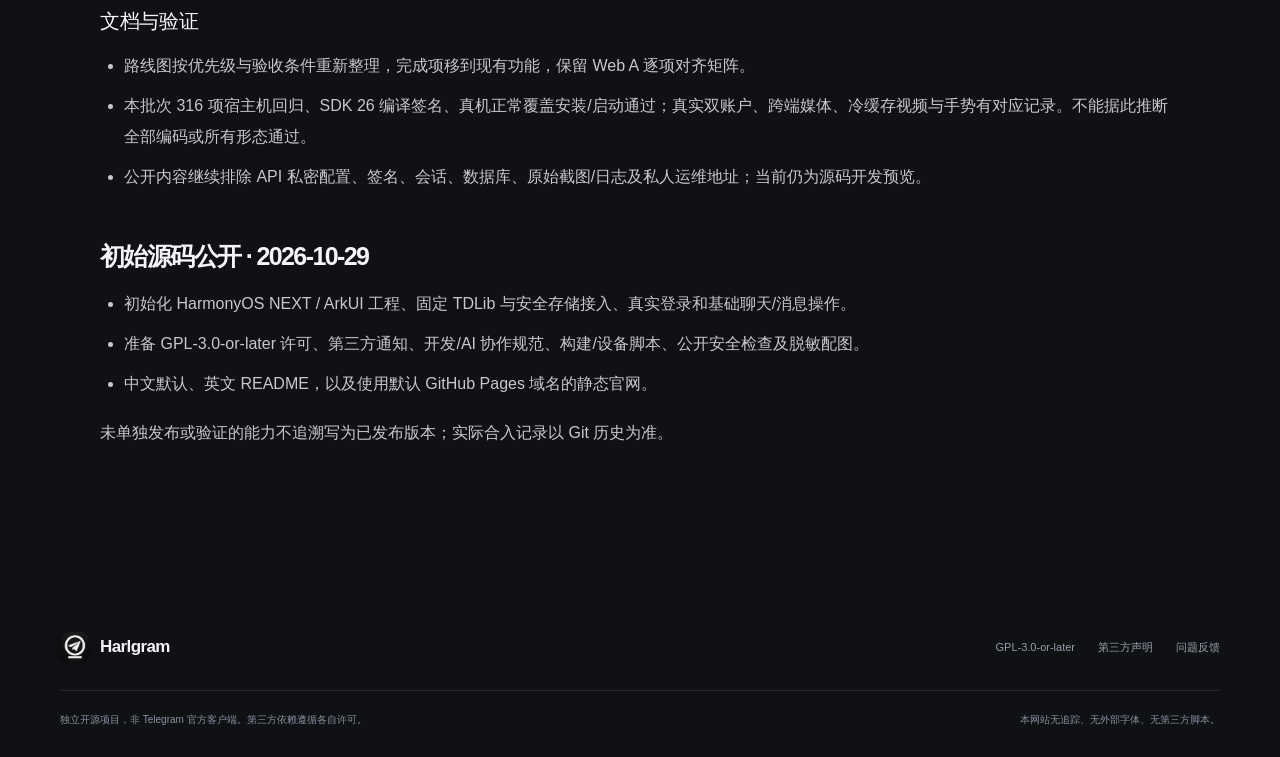
==== commit 930d3d8c: "feat: add multi-route relay management and native settings UI" ====
--- a/website/changelog.html
+++ b/website/changelog.html
@@ -56,6 +56,26 @@
 <article class="doc-content" data-doc-language="zh" lang="zh-CN">
 <h1>更新日志</h1>
 <p>本文件记录已合入源码的变化，不代表已发布可安装 HAP。<a href="features.html">现有功能</a> 说明当前能力和验证边界，<a href="roadmap.html">路线图</a> 说明后续计划。English: <a href="changelog.html">CHANGELOG.en.md</a>。</p>
+<h2>未发布 · 2026-11-01</h2>
+<h3>新增</h3>
+<ul>
+<li>应用内「网络和代理管理」：最多 32 条命名中转配置，添加、编辑、独立测试、选择、重新连接及删除；切换直连保留配置。</li>
+<li>可配置访问令牌请求头，默认 <code>Authorization: Bearer &lt;token&gt;</code>，自定义头发送原始令牌；配置安全存储于 Asset，兼容旧单线路配置。</li>
+<li>WebSocket 隧道代理接入及应用内配置说明：域名、令牌、请求头、部署前提、测试和启用步骤；不影响系统 VPN 或其他应用。</li>
+</ul>
+<h3>调整与修复</h3>
+<ul>
+<li>设置、账户、存储与代理等页面采用 HDS 原生标题、设置行和按钮层级，完善搜索、选择和返回交互；设计规范集中维护并由 AGENTS.md 引用。</li>
+<li>聊天详情保留原头像、紧凑标题栏和会话操作展开区，原返回栈、消息、草稿与媒体布局保持。</li>
+<li>中转启用前等待 TDLib 代理确认，失败不静默直连；非活动配置编辑不重连，切换验证失败保留原线路，保存失败尝试恢复连接。</li>
+</ul>
+<h3>验证与限制</h3>
+<ul>
+<li>339 项宿主机测试、真实 SDK 26 编译签名、指定真机普通覆盖安装/启动通过；多线路管理、页面返回、键盘及原草稿保留已有真机记录。</li>
+<li>Cloudflare 已在用户确认未开 VPN 的指定真机验证文字双向、图片/视频、边下边播、定位和媒体回传；结果不推广到所有网络、格式或设备。</li>
+<li>EdgeOne HTTPS 和 WebSocket 升级已通过，但双向传输仍在握手前以 1006 断开，尚不可作为已验证可用线路。长时恢复、弱网、UDP 通话和其他窗口形态仍未验收。</li>
+<li>官网功能、路线图和中英文更新日志同步生成；私人中转域名、凭据及原始截图/日志不公开。本次为源码开发预览，不发布 HAP。</li>
+</ul>
 <h2>未发布 · 2026-10-31</h2>
 <h3>新增</h3>
 <ul>
@@ -90,6 +110,26 @@
 <article class="doc-content" data-doc-language="en" lang="en" hidden>
 <h1>Changelog</h1>
 <p>This records source changes, not an installable HAP release. See <a href="features.html">features</a> for current scope and evidence, and the <a href="roadmap.html">roadmap</a> for plans. <a href="changelog.html">中文</a>.</p>
+<h2>Unreleased · 2026-11-01</h2>
+<h3>Added</h3>
+<ul>
+<li>In-app network and proxy management for up to 32 named relay routes: add, edit, test, select, reconnect and delete. Explicit direct mode retains saved routes.</li>
+<li>Configurable token headers: <code>Authorization: Bearer &lt;token&gt;</code> by default, or the raw token in a custom header; Asset-backed storage with migration from the single-route format.</li>
+<li>WebSocket tunnel integration and in-app setup guidance covering domains, tokens, headers, deployment prerequisites, testing and selection; no changes to system VPN settings or other apps.</li>
+</ul>
+<h3>Changed and fixed</h3>
+<ul>
+<li>HDS native titles, settings rows and button hierarchy for settings, accounts, storage and relay pages, with improved search, selection and back navigation. AGENTS.md links the shared design guidelines.</li>
+<li>Chat details retain the original avatar, compact header and expandable conversation actions, preserving the navigation stack, messages, drafts and media layout.</li>
+<li>TDLib waits for proxy confirmation before connecting; relay failures do not silently fall back to direct access. Inactive edits do not reconnect; failed validation preserves the active route, and failed persistence attempts connection recovery.</li>
+</ul>
+<h3>Validation and limitations</h3>
+<ul>
+<li>339 host tests, a real SDK 26 signed build, and normal device update-install/launch passed. Multi-route management, navigation, keyboard handling and original-draft retention have device evidence.</li>
+<li>Cloudflare two-way text, photos/videos, progressive playback, seeking and media uploads were verified on the designated device with VPN off as confirmed by the user. This does not cover all networks, codecs or devices.</li>
+<li>EdgeOne HTTPS and WebSocket upgrade pass, but bidirectional transport still closes with 1006 before the protocol handshake; it is not a validated usable route. Long-session recovery, weak networks, UDP calls and other window forms remain unverified.</li>
+<li>Website features, roadmap and bilingual changelog are regenerated together. Private relay addresses, credentials and raw screenshots/logs stay excluded. This is a source preview, not a HAP release.</li>
+</ul>
 <h2>Unreleased · 2026-10-31</h2>
 <h3>Added</h3>
 <ul>
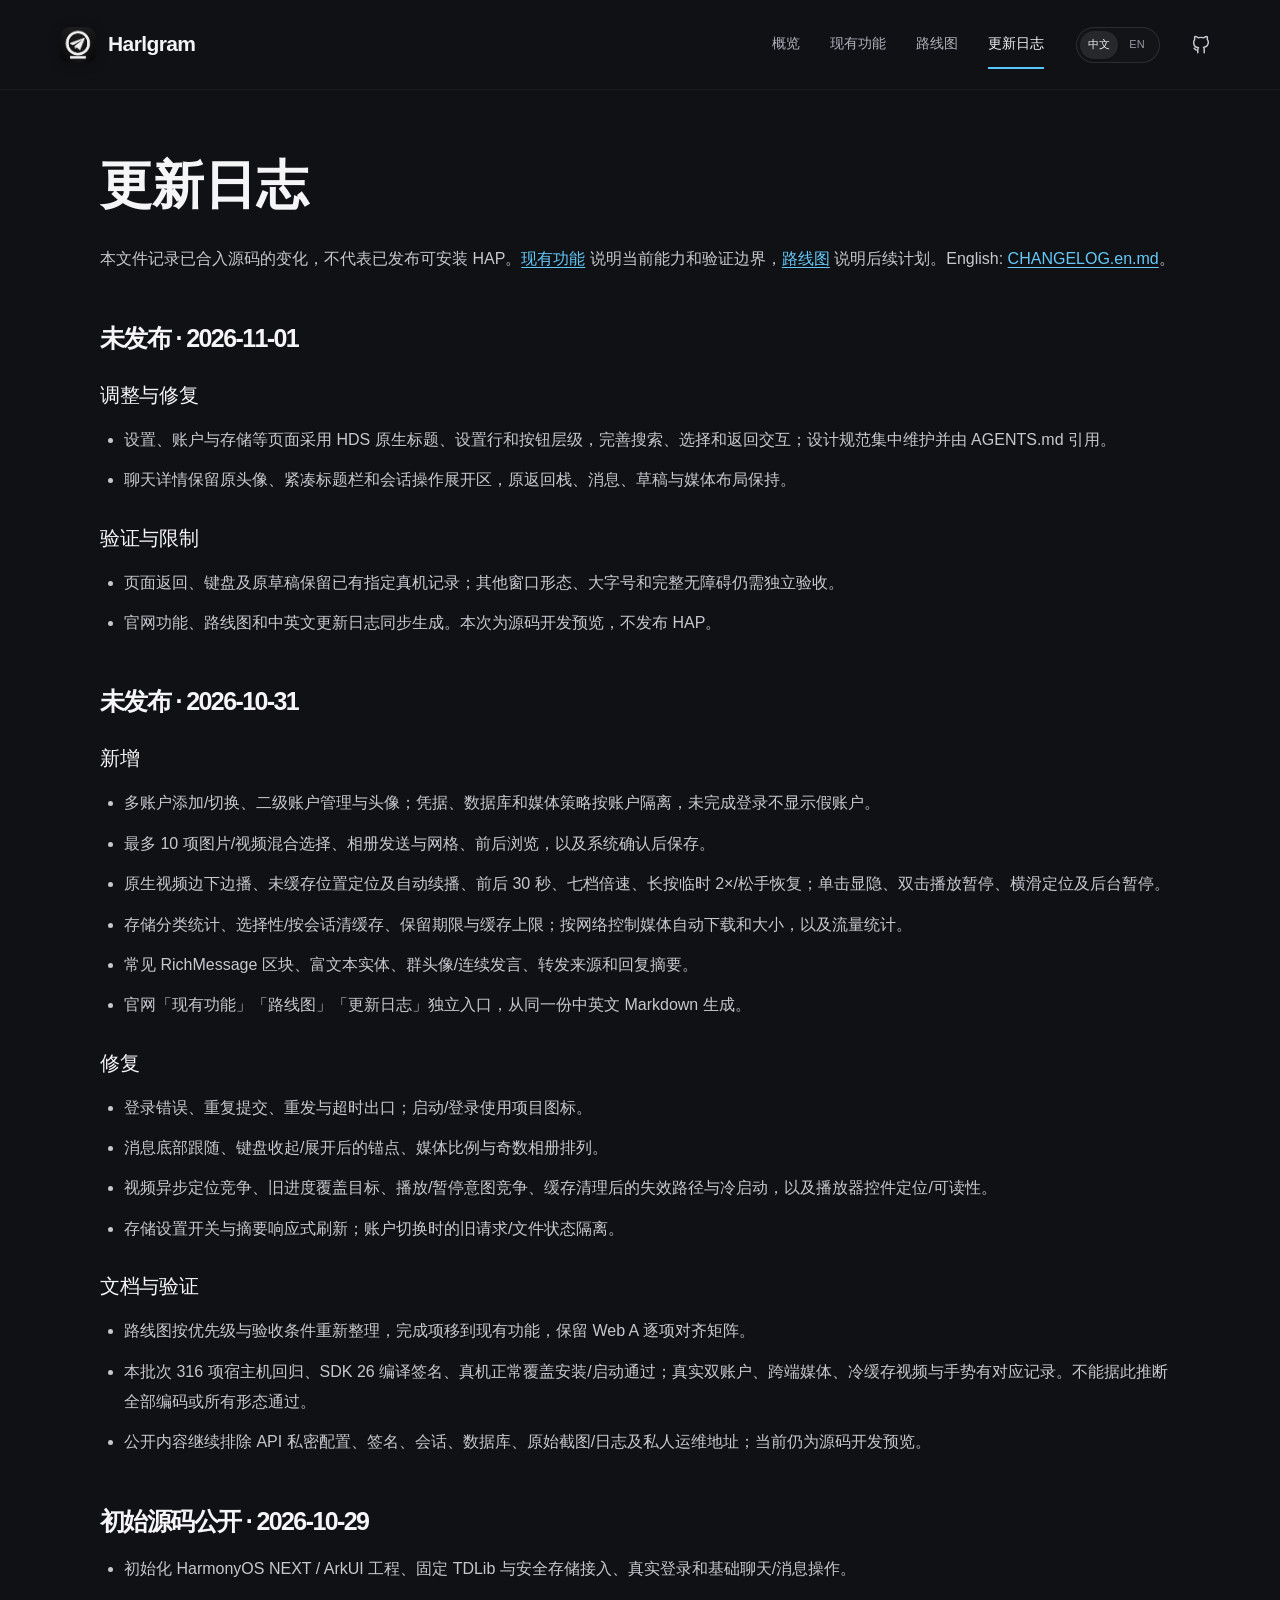
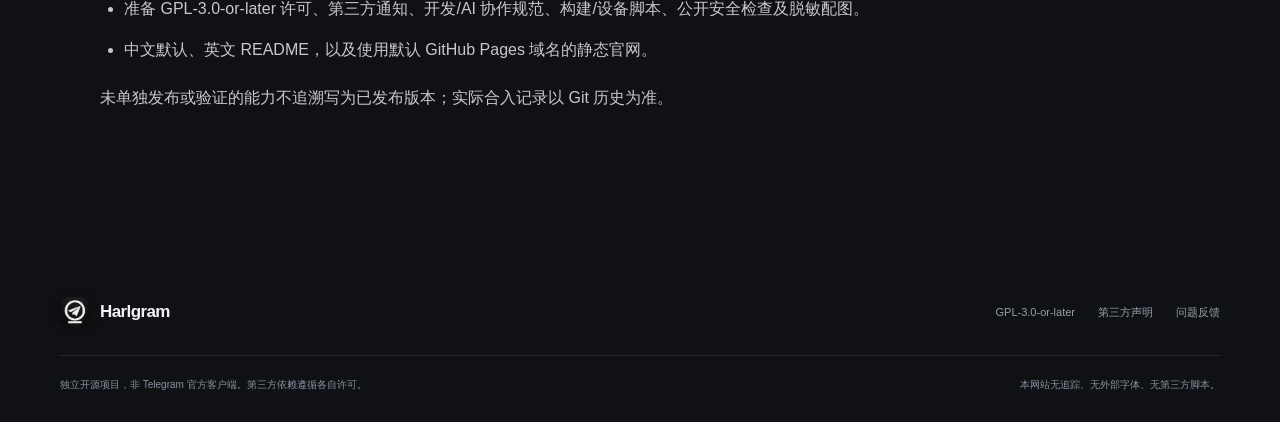
==== commit 2a2f0392: "feat: refine native settings and navigation" ====
--- a/website/changelog.html
+++ b/website/changelog.html
@@ -57,24 +57,15 @@
 <h1>更新日志</h1>
 <p>本文件记录已合入源码的变化，不代表已发布可安装 HAP。<a href="features.html">现有功能</a> 说明当前能力和验证边界，<a href="roadmap.html">路线图</a> 说明后续计划。English: <a href="changelog.html">CHANGELOG.en.md</a>。</p>
 <h2>未发布 · 2026-11-01</h2>
-<h3>新增</h3>
-<ul>
-<li>应用内「网络和代理管理」：最多 32 条命名中转配置，添加、编辑、独立测试、选择、重新连接及删除；切换直连保留配置。</li>
-<li>可配置访问令牌请求头，默认 <code>Authorization: Bearer &lt;token&gt;</code>，自定义头发送原始令牌；配置安全存储于 Asset，兼容旧单线路配置。</li>
-<li>WebSocket 隧道代理接入及应用内配置说明：域名、令牌、请求头、部署前提、测试和启用步骤；不影响系统 VPN 或其他应用。</li>
-</ul>
 <h3>调整与修复</h3>
 <ul>
-<li>设置、账户、存储与代理等页面采用 HDS 原生标题、设置行和按钮层级，完善搜索、选择和返回交互；设计规范集中维护并由 AGENTS.md 引用。</li>
+<li>设置、账户与存储等页面采用 HDS 原生标题、设置行和按钮层级，完善搜索、选择和返回交互；设计规范集中维护并由 AGENTS.md 引用。</li>
 <li>聊天详情保留原头像、紧凑标题栏和会话操作展开区，原返回栈、消息、草稿与媒体布局保持。</li>
-<li>中转启用前等待 TDLib 代理确认，失败不静默直连；非活动配置编辑不重连，切换验证失败保留原线路，保存失败尝试恢复连接。</li>
 </ul>
 <h3>验证与限制</h3>
 <ul>
-<li>339 项宿主机测试、真实 SDK 26 编译签名、指定真机普通覆盖安装/启动通过；多线路管理、页面返回、键盘及原草稿保留已有真机记录。</li>
-<li>Cloudflare 已在用户确认未开 VPN 的指定真机验证文字双向、图片/视频、边下边播、定位和媒体回传；结果不推广到所有网络、格式或设备。</li>
-<li>EdgeOne HTTPS 和 WebSocket 升级已通过，但双向传输仍在握手前以 1006 断开，尚不可作为已验证可用线路。长时恢复、弱网、UDP 通话和其他窗口形态仍未验收。</li>
-<li>官网功能、路线图和中英文更新日志同步生成；私人中转域名、凭据及原始截图/日志不公开。本次为源码开发预览，不发布 HAP。</li>
+<li>页面返回、键盘及原草稿保留已有指定真机记录；其他窗口形态、大字号和完整无障碍仍需独立验收。</li>
+<li>官网功能、路线图和中英文更新日志同步生成。本次为源码开发预览，不发布 HAP。</li>
 </ul>
 <h2>未发布 · 2026-10-31</h2>
 <h3>新增</h3>
@@ -111,24 +102,15 @@
 <h1>Changelog</h1>
 <p>This records source changes, not an installable HAP release. See <a href="features.html">features</a> for current scope and evidence, and the <a href="roadmap.html">roadmap</a> for plans. <a href="changelog.html">中文</a>.</p>
 <h2>Unreleased · 2026-11-01</h2>
-<h3>Added</h3>
-<ul>
-<li>In-app network and proxy management for up to 32 named relay routes: add, edit, test, select, reconnect and delete. Explicit direct mode retains saved routes.</li>
-<li>Configurable token headers: <code>Authorization: Bearer &lt;token&gt;</code> by default, or the raw token in a custom header; Asset-backed storage with migration from the single-route format.</li>
-<li>WebSocket tunnel integration and in-app setup guidance covering domains, tokens, headers, deployment prerequisites, testing and selection; no changes to system VPN settings or other apps.</li>
-</ul>
 <h3>Changed and fixed</h3>
 <ul>
-<li>HDS native titles, settings rows and button hierarchy for settings, accounts, storage and relay pages, with improved search, selection and back navigation. AGENTS.md links the shared design guidelines.</li>
-<li>Chat details retain the original avatar, compact header and expandable conversation actions, preserving the navigation stack, messages, drafts and media layout.</li>
-<li>TDLib waits for proxy confirmation before connecting; relay failures do not silently fall back to direct access. Inactive edits do not reconnect; failed validation preserves the active route, and failed persistence attempts connection recovery.</li>
+<li>HDS native titles, settings rows and button hierarchy for settings, accounts and storage pages, with improved search, selection and back navigation. AGENTS.md links the shared design guidelines.</li>
+<li>Chat details retain the original avatar, compact header and expandable conversation actions, preserving navigation, messages, drafts and media layout.</li>
 </ul>
 <h3>Validation and limitations</h3>
 <ul>
-<li>339 host tests, a real SDK 26 signed build, and normal device update-install/launch passed. Multi-route management, navigation, keyboard handling and original-draft retention have device evidence.</li>
-<li>Cloudflare two-way text, photos/videos, progressive playback, seeking and media uploads were verified on the designated device with VPN off as confirmed by the user. This does not cover all networks, codecs or devices.</li>
-<li>EdgeOne HTTPS and WebSocket upgrade pass, but bidirectional transport still closes with 1006 before the protocol handshake; it is not a validated usable route. Long-session recovery, weak networks, UDP calls and other window forms remain unverified.</li>
-<li>Website features, roadmap and bilingual changelog are regenerated together. Private relay addresses, credentials and raw screenshots/logs stay excluded. This is a source preview, not a HAP release.</li>
+<li>Navigation, keyboard handling and original-draft retention have designated-device evidence. Other window forms, large text and complete accessibility require separate validation.</li>
+<li>Website features, roadmap and bilingual changelog are regenerated together. This is a source preview, not a HAP release.</li>
 </ul>
 <h2>Unreleased · 2026-10-31</h2>
 <h3>Added</h3>
